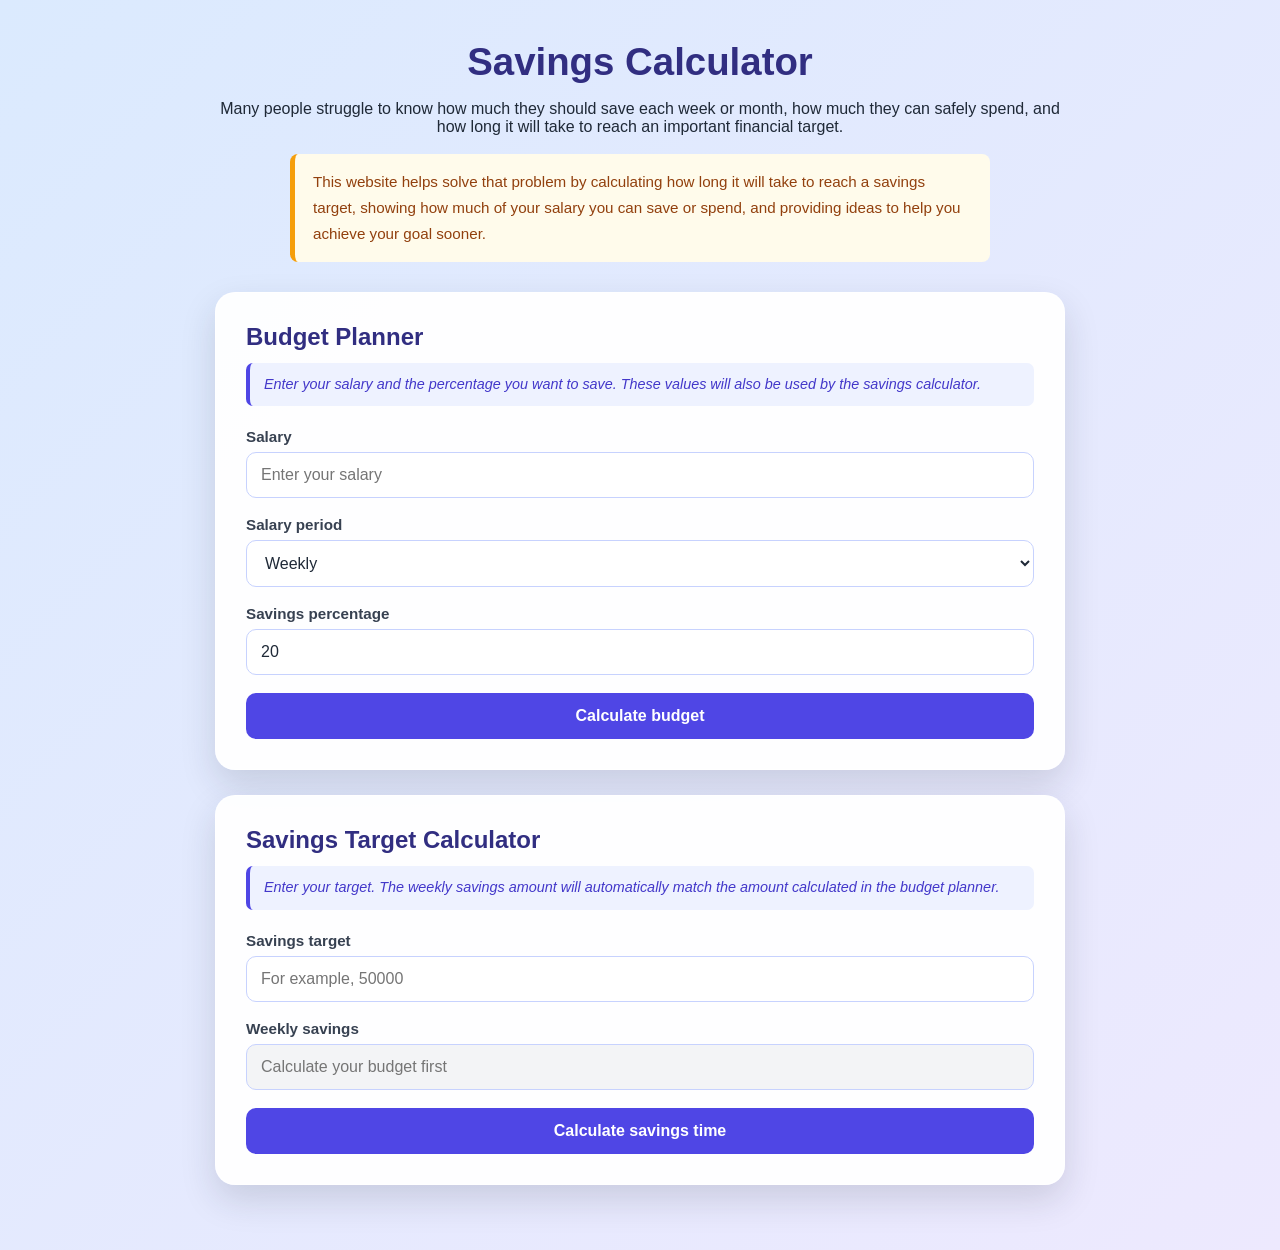
==== index.html @ 138d3bd0 "Paragraph text" ====
<!DOCTYPE html>
<html lang="en">
<head>
  <meta charset="UTF-8">
  <meta name="viewport" content="width=device-width, initial-scale=1.0">

  <title>Savings Calculator and Budget Planner</title>

  <link rel="stylesheet" href="styles.css">
</head>
<body>

  <main class="container">

    <header class="page-header">
      <h1>Savings Calculator</h1>

      <p class="intro-text">
    Many people struggle to know how much they should save each week or month,
    how much they can safely spend, and how long it will take to reach an
    important financial target.
  </p>

  <p class="problem-text">
    This website helps solve that problem by calculating how long it will take
    to reach a savings target, showing how much of your salary you can save or
    spend, and providing ideas to help you achieve your goal sooner.
  </p>
    </header>

    <!-- BUDGET PLANNER -->
    <section class="calculator-card">
      <h2>Budget Planner</h2>

      <p class="small-text">
        Enter your salary and the percentage you want to save. These values
        will also be used by the savings calculator.
      </p>

      <form id="budgetForm">

        <div class="input-group">
          <label for="salary">Salary</label>

          <input
            type="number"
            id="salary"
            placeholder="Enter your salary"
            min="1"
            required
          >
        </div>

        <div class="input-group">
          <label for="salaryPeriod">Salary period</label>

          <select id="salaryPeriod" required>
            <option value="weekly">Weekly</option>
            <option value="monthly">Monthly</option>
          </select>
        </div>

        <div class="input-group">
          <label for="savingPercentage">Savings percentage</label>

          <input
            type="number"
            id="savingPercentage"
            placeholder="For example, 20"
            min="0"
            max="100"
            value="20"
            required
          >
        </div>

        <button type="submit">
          Calculate budget
        </button>

      </form>

      <div id="budgetResult" class="result hidden"></div>
    </section>

    <!-- SAVINGS CALCULATOR -->
    <section class="calculator-card">
      <h2>Savings Target Calculator</h2>

      <p class="small-text">
        Enter your target. The weekly savings amount will automatically match
        the amount calculated in the budget planner.
      </p>

      <form id="savingsForm">

        <div class="input-group">
          <label for="savingsTarget">Savings target</label>

          <input
            type="number"
            id="savingsTarget"
            placeholder="For example, 50000"
            min="1"
            required
          >
        </div>

        <div class="input-group">
          <label for="weeklySavings">Weekly savings</label>

          <input
            type="number"
            id="weeklySavings"
            placeholder="Calculate your budget first"
            min="1"
            readonly
            required
          >
        </div>

        <button type="submit">
          Calculate savings time
        </button>

      </form>

      <div id="savingsResult" class="result hidden"></div>
    </section>

  </main>

  <script src="script.js"></script>
</body>
</html>
---- styles.css ----
* {
  box-sizing: border-box;
}

body {
  margin: 0;
  min-height: 100vh;
  padding: 40px 20px;

  font-family: Arial, Helvetica, sans-serif;
  color: #1f2937;

  background: linear-gradient(135deg, #dbeafe, #ede9fe);
}

.container {
  width: min(100%, 850px);
  margin: 0 auto;
}

.page-header {
  margin-bottom: 30px;
  text-align: center;
}

.page-header h1 {
  margin: 0 0 10px;

  color: #312e81;
  font-size: 2.4rem;
}

.problem-text {
  max-width: 700px;
  margin: 18px auto 0;
  padding: 15px 18px;

  border-left: 5px solid #f59e0b;
  border-radius: 8px;

  background: #fffbeb;
  color: #92400e;

  font-size: 0.95rem;
  line-height: 1.7;
  text-align: left;
}

.calculator-card {
  margin-bottom: 25px;
  padding: 30px;

  border: 1px solid rgba(255, 255, 255, 0.7);
  border-radius: 20px;

  background: rgba(255, 255, 255, 0.94);
  box-shadow: 0 15px 35px rgba(31, 41, 55, 0.15);
}

.calculator-card h2 {
  margin: 0 0 8px;

  color: #312e81;
  font-size: 1.5rem;
}

/* Small explanatory paragraph */
.small-text {
  margin: 12px 0 22px;
  padding: 11px 14px;

  border-left: 4px solid #4f46e5;
  border-radius: 7px;

  background: #eef2ff;
  color: #4338ca;

  font-size: 0.9rem;
  font-style: italic;
  line-height: 1.5;
}

.input-group {
  margin-bottom: 18px;
}

.input-group label {
  display: block;
  margin-bottom: 7px;

  color: #374151;
  font-size: 0.95rem;
  font-weight: bold;
}

input,
select {
  width: 100%;
  padding: 13px 14px;

  border: 1px solid #c7d2fe;
  border-radius: 10px;

  background: #ffffff;
  color: #1f2937;
  font-size: 1rem;
}

input:focus,
select:focus {
  outline: 3px solid #c4b5fd;
  border-color: #4f46e5;
}

input[readonly] {
  background: #f3f4f6;
  color: #4b5563;
  cursor: not-allowed;
}

button {
  width: 100%;
  padding: 14px;

  border: none;
  border-radius: 10px;

  background: #4f46e5;
  color: #ffffff;

  font-size: 1rem;
  font-weight: bold;
  cursor: pointer;

  transition: 0.2s ease;
}

button:hover {
  background: #3730a3;
  transform: translateY(-2px);
}

.result {
  margin-top: 22px;
  padding: 18px;

  border-radius: 12px;
  background: #ecfdf5;
  color: #065f46;

  font-size: 1rem;
  line-height: 1.7;
}

.result strong {
  color: #047857;
  font-size: 1.1rem;
}

.suggestion {
  margin-top: 12px;
  padding: 12px;

  border-radius: 8px;
  background: #fef3c7;
  color: #92400e;
}

.hidden {
  display: none;
}

@media (max-width: 600px) {
  body {
    padding: 25px 15px;
  }

  .page-header h1 {
    font-size: 2rem;
  }

  .calculator-card {
    padding: 22px;
  }
}
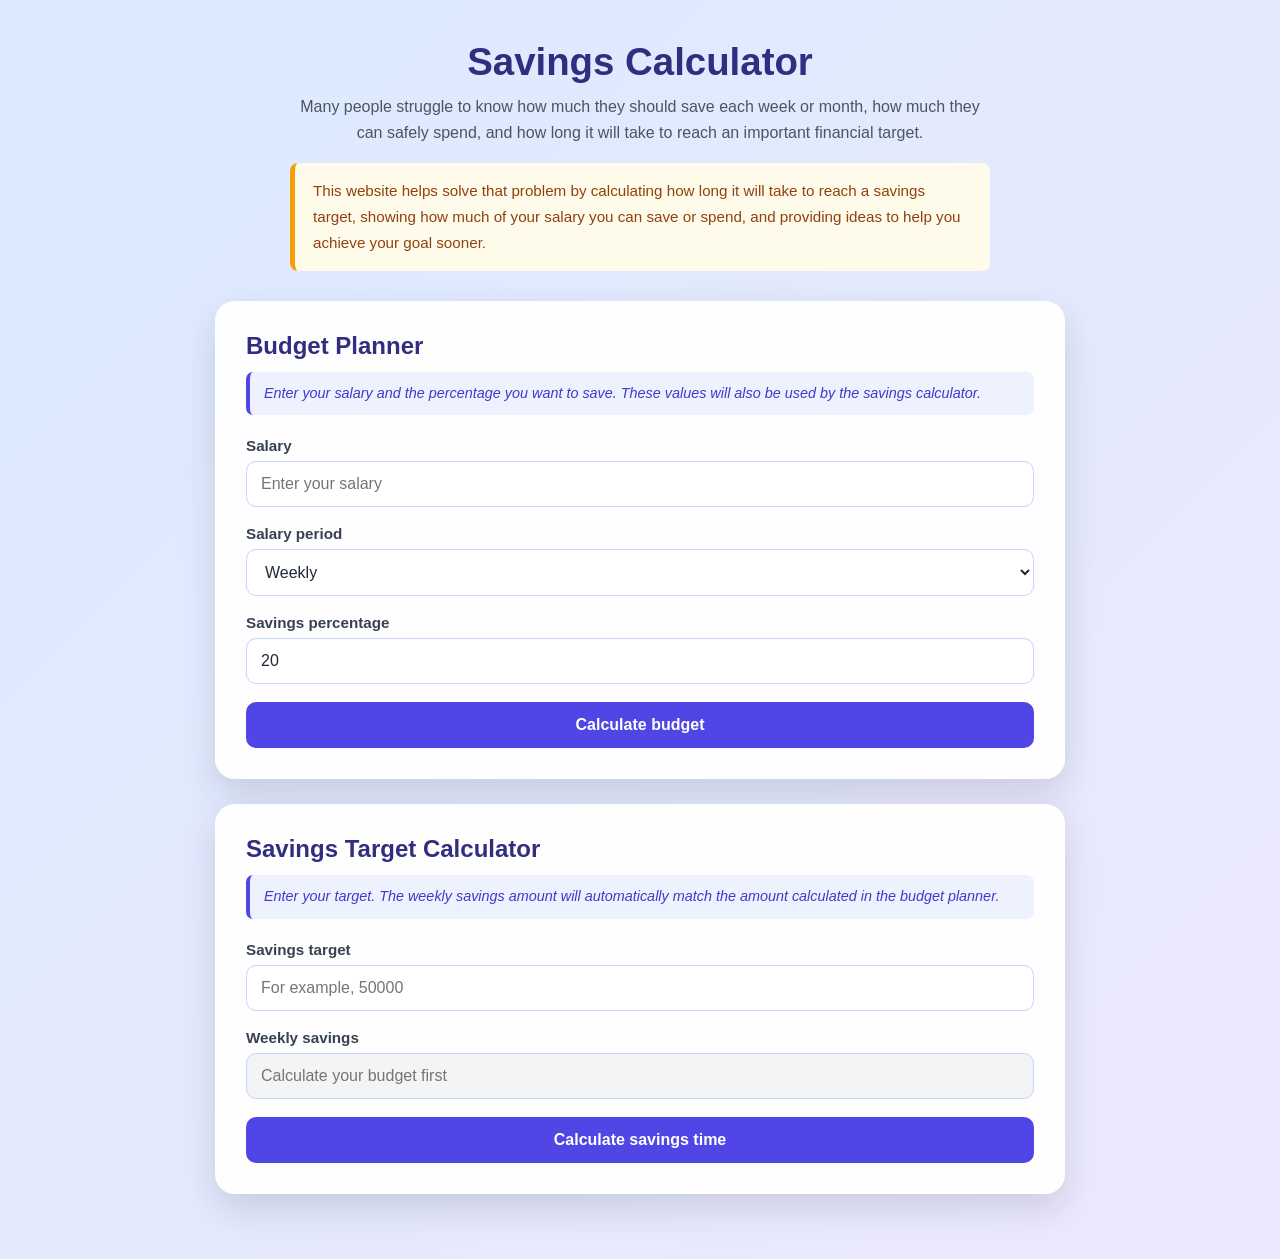
==== commit 4cc6a436: "Working button" ====
--- a/index.html
+++ b/index.html
@@ -16,16 +16,16 @@
       <h1>Savings Calculator</h1>
 
       <p class="intro-text">
-    Many people struggle to know how much they should save each week or month,
-    how much they can safely spend, and how long it will take to reach an
-    important financial target.
-  </p>
+        Many people struggle to know how much they should save each week or
+        month, how much they can safely spend, and how long it will take to
+        reach an important financial target.
+      </p>
 
-  <p class="problem-text">
-    This website helps solve that problem by calculating how long it will take
-    to reach a savings target, showing how much of your salary you can save or
-    spend, and providing ideas to help you achieve your goal sooner.
-  </p>
+      <p class="problem-text">
+        This website helps solve that problem by calculating how long it will
+        take to reach a savings target, showing how much of your salary you can
+        save or spend, and providing ideas to help you achieve your goal sooner.
+      </p>
     </header>
 
     <!-- BUDGET PLANNER -->
@@ -33,12 +33,11 @@
       <h2>Budget Planner</h2>
 
       <p class="small-text">
-        Enter your salary and the percentage you want to save. These values
-        will also be used by the savings calculator.
+        Enter your salary and the percentage you want to save. These values will
+        also be used by the savings calculator.
       </p>
 
       <form id="budgetForm">
-
         <div class="input-group">
           <label for="salary">Salary</label>
 
@@ -77,7 +76,6 @@
         <button type="submit">
           Calculate budget
         </button>
-
       </form>
 
       <div id="budgetResult" class="result hidden"></div>
@@ -93,7 +91,6 @@
       </p>
 
       <form id="savingsForm">
-
         <div class="input-group">
           <label for="savingsTarget">Savings target</label>
 
@@ -122,7 +119,6 @@
         <button type="submit">
           Calculate savings time
         </button>
-
       </form>
 
       <div id="savingsResult" class="result hidden"></div>
--- a/styles.css
+++ b/styles.css
@@ -28,6 +28,15 @@
 
   color: #312e81;
   font-size: 2.4rem;
+}
+
+.intro-text {
+  max-width: 700px;
+  margin: 0 auto;
+
+  color: #4b5563;
+  font-size: 1rem;
+  line-height: 1.6;
 }
 
 .problem-text {
@@ -64,7 +73,6 @@
   font-size: 1.5rem;
 }
 
-/* Small explanatory paragraph */
 .small-text {
   margin: 12px 0 22px;
   padding: 11px 14px;
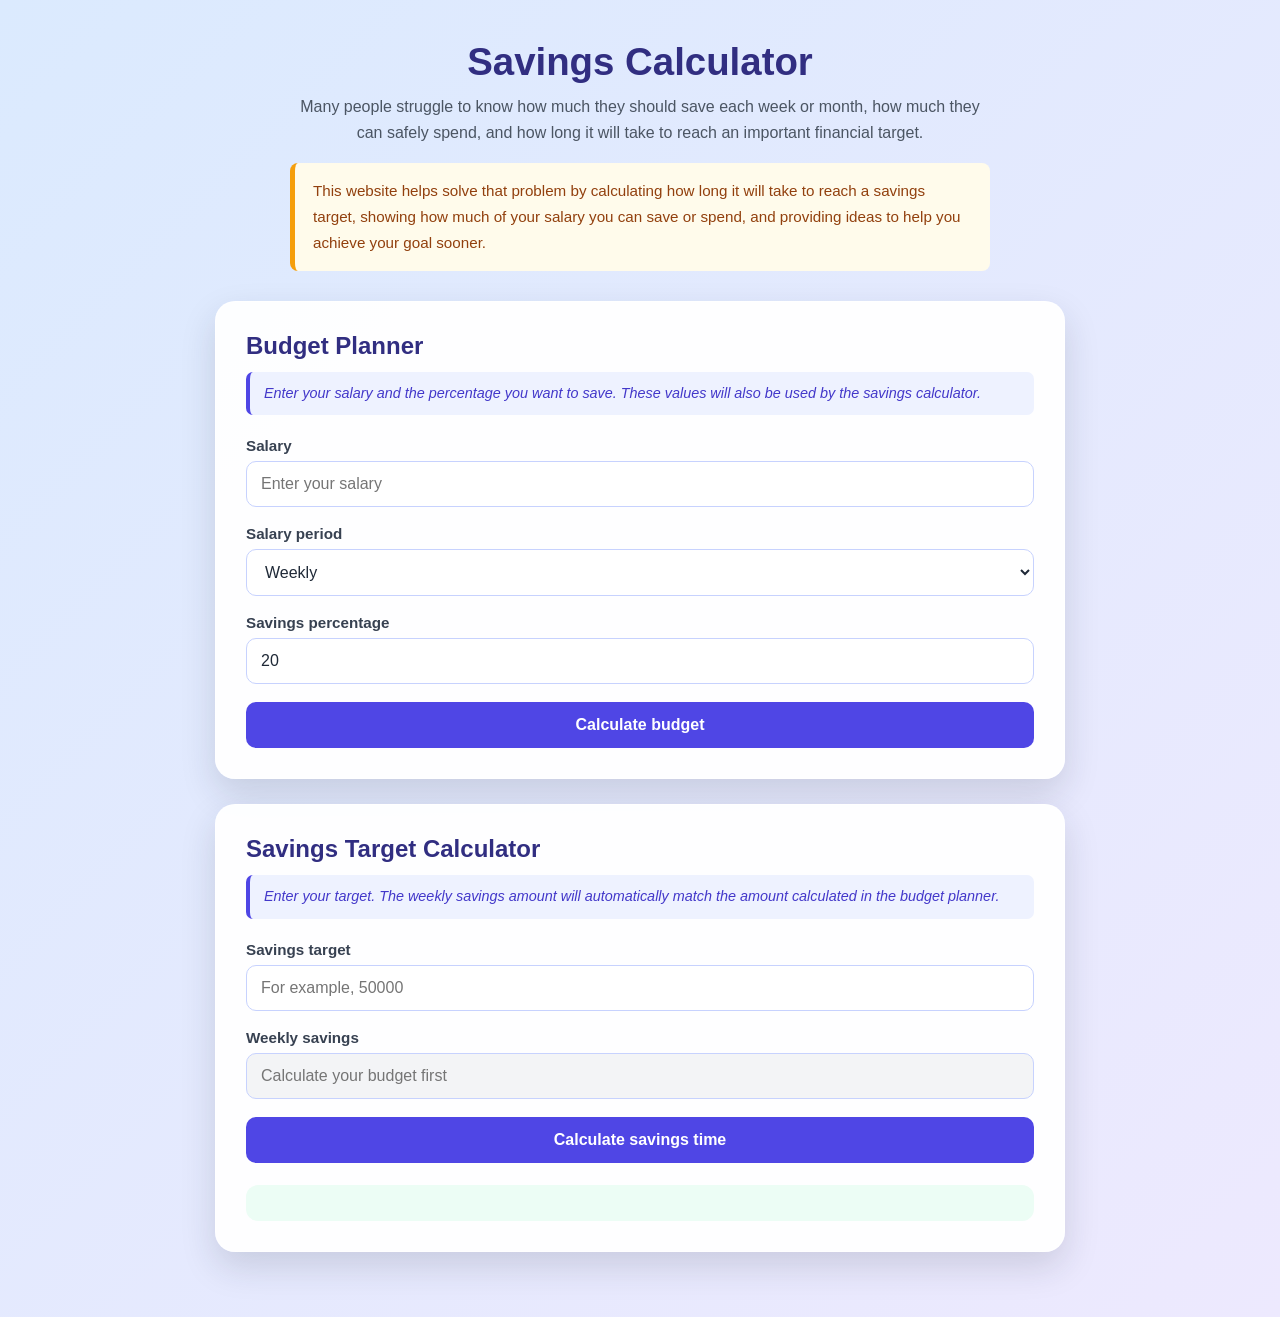
==== commit 4588f690: "Matching styles" ====
--- a/index.html
+++ b/index.html
@@ -121,7 +121,7 @@
         </button>
       </form>
 
-      <div id="savingsResult" class="result hidden"></div>
+      <div id="savingsResult" class="result shown"></div>
     </section>
 
   </main>
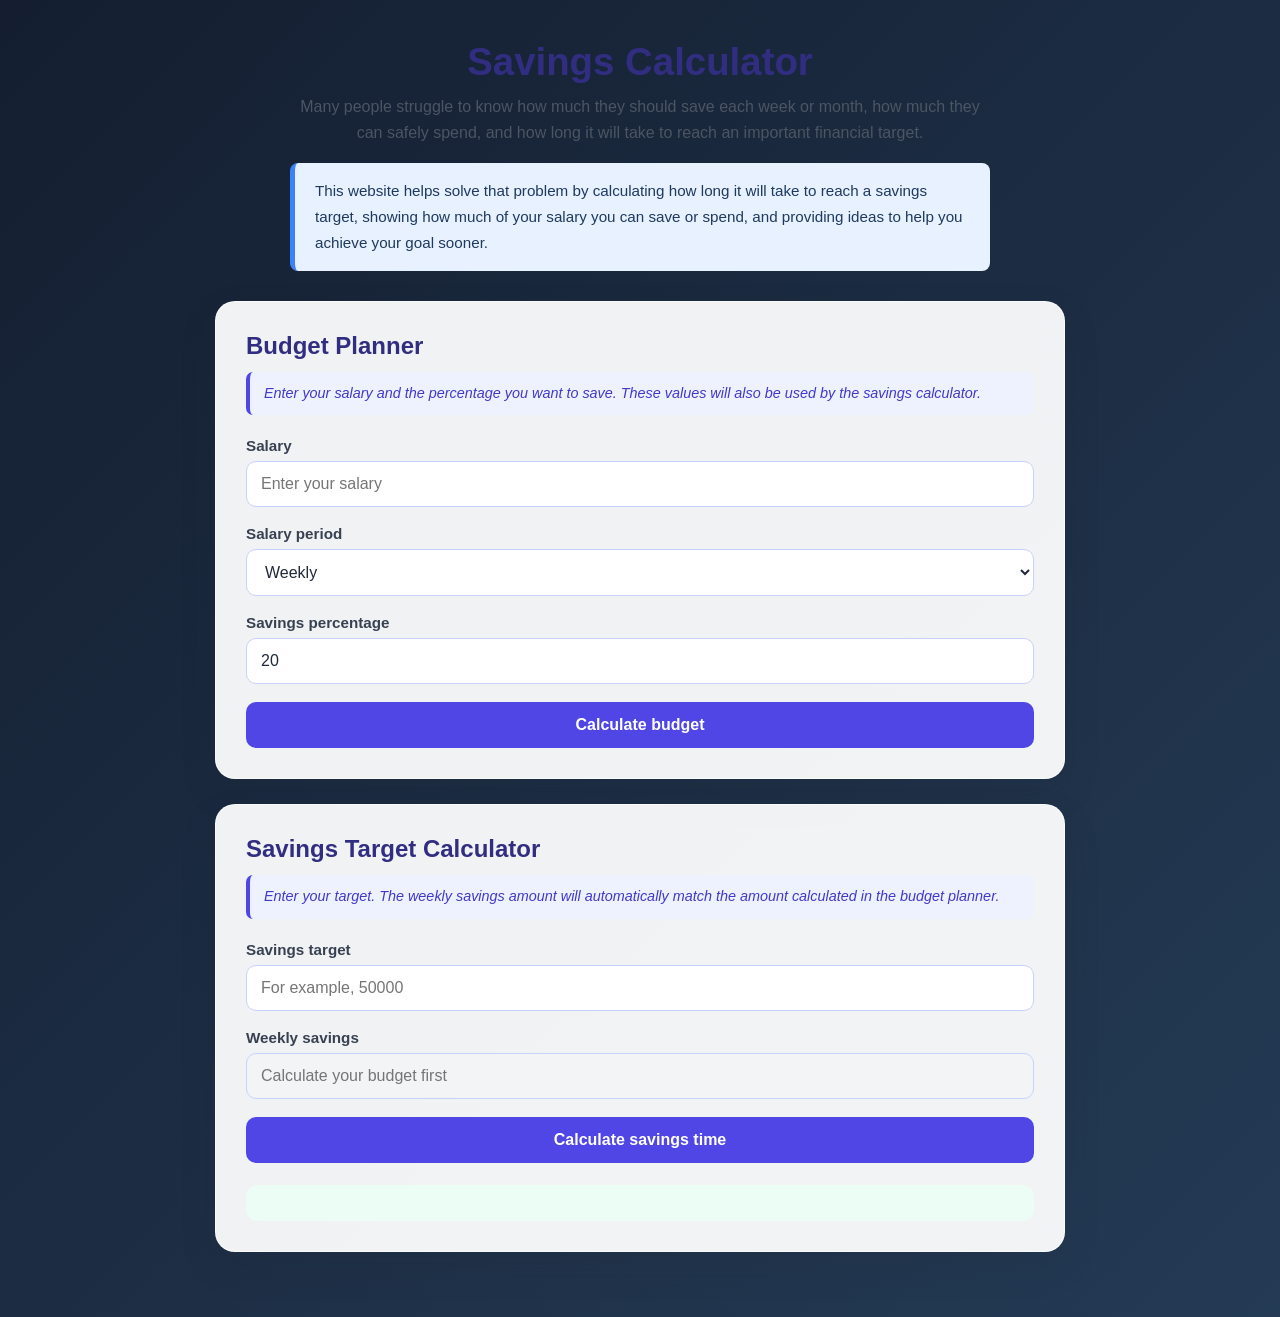
==== commit a9e73bb4: "adding of more styles" ====
--- a/index.html
+++ b/index.html
@@ -45,7 +45,7 @@
             type="number"
             id="salary"
             placeholder="Enter your salary"
-            min="1"
+            min="1000"
             required
           >
         </div>
@@ -66,7 +66,7 @@
             type="number"
             id="savingPercentage"
             placeholder="For example, 20"
-            min="0"
+            min="5"
             max="100"
             value="20"
             required
@@ -98,7 +98,7 @@
             type="number"
             id="savingsTarget"
             placeholder="For example, 50000"
-            min="1"
+            min="100"
             required
           >
         </div>
@@ -110,7 +110,7 @@
             type="number"
             id="weeklySavings"
             placeholder="Calculate your budget first"
-            min="1"
+            min="100"
             readonly
             required
           >
--- a/styles.css
+++ b/styles.css
@@ -8,9 +8,9 @@
   padding: 40px 20px;
 
   font-family: Arial, Helvetica, sans-serif;
-  color: #1f2937;
+  color: #435d82;
 
-  background: linear-gradient(135deg, #dbeafe, #ede9fe);
+  background: background linear-gradient(135deg, #141e30, #243b55);
 }
 
 .container {
@@ -47,8 +47,12 @@
   border-left: 5px solid #f59e0b;
   border-radius: 8px;
 
-  background: #fffbeb;
-  color: #92400e;
+  background: #e8f1ff;
+  color: #1e3a5f;
+  padding: 15px 20px;
+  border-left: 5px solid #3b82f6;
+  border-radius: 8px;
+
 
   font-size: 0.95rem;
   line-height: 1.7;
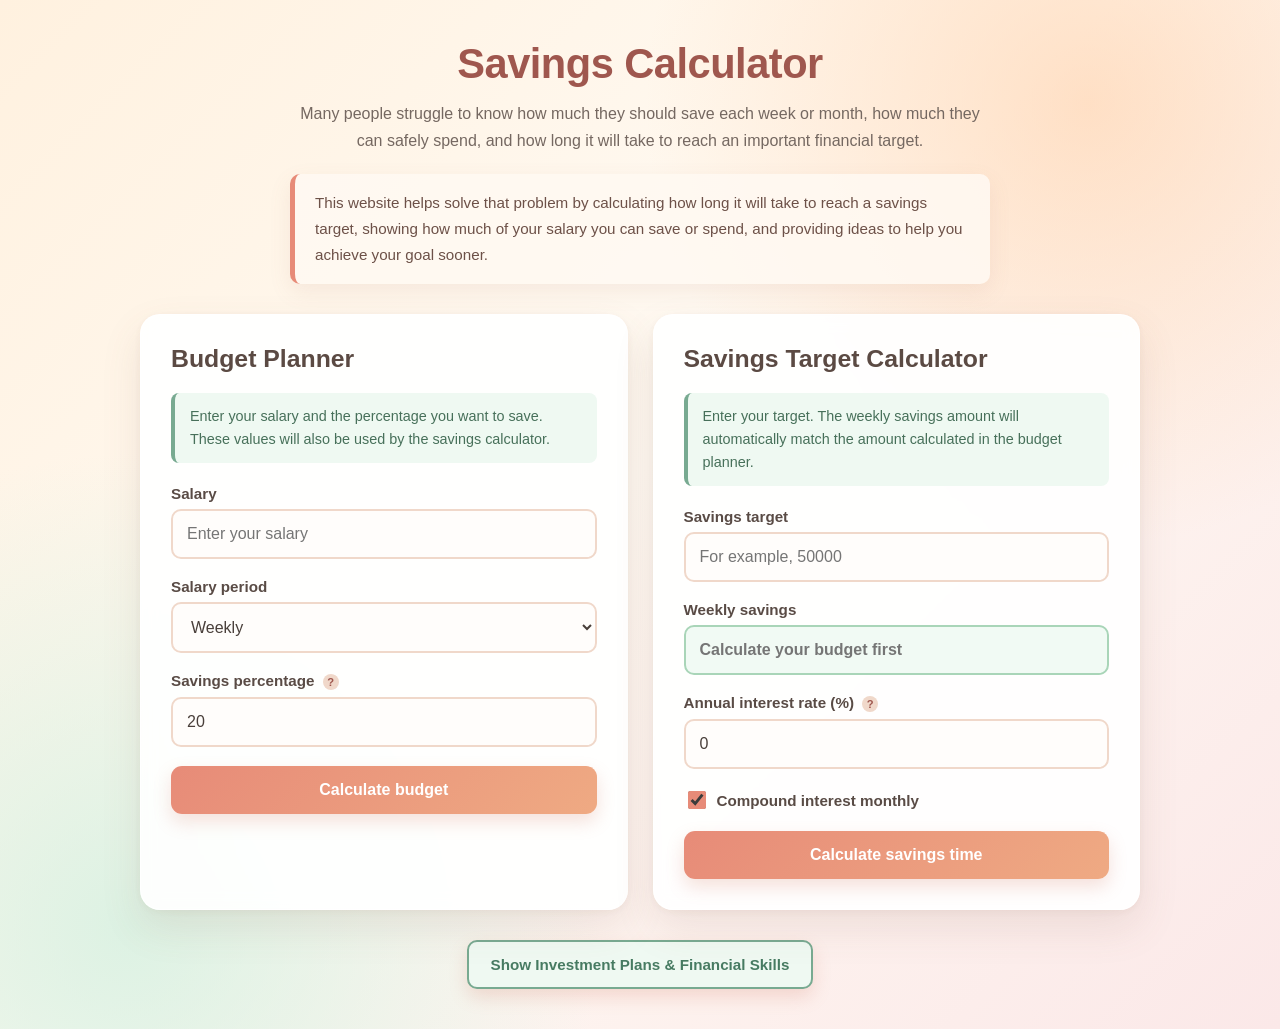
==== commit c223f1db: "new model" ====
--- a/index.html
+++ b/index.html
@@ -28,100 +28,175 @@
       </p>
     </header>
 
-    <!-- BUDGET PLANNER -->
-    <section class="calculator-card">
-      <h2>Budget Planner</h2>
-
-      <p class="small-text">
-        Enter your salary and the percentage you want to save. These values will
-        also be used by the savings calculator.
-      </p>
-
-      <form id="budgetForm">
-        <div class="input-group">
-          <label for="salary">Salary</label>
-
+    <div class="calculator-grid">
+
+      <!-- BUDGET PLANNER -->
+      <section class="calculator-card">
+        <h2>Budget Planner</h2>
+
+        <p class="small-text">
+          Enter your salary and the percentage you want to save. These values
+          will also be used by the savings calculator.
+        </p>
+
+        <form id="budgetForm">
+          <div class="input-group">
+            <label for="salary">Salary</label>
+
+            <input
+              type="number"
+              id="salary"
+              placeholder="Enter your salary"
+              min="1000"
+              required
+            >
+          </div>
+
+          <div class="input-group">
+            <label for="salaryPeriod">Salary period</label>
+
+            <select id="salaryPeriod" required>
+              <option value="weekly">Weekly</option>
+              <option value="monthly">Monthly</option>
+            </select>
+          </div>
+
+          <div class="input-group">
+            <label for="savingPercentage">
+              Savings percentage
+              <span class="tooltip" tabindex="0" data-tip="A common starting point is 20% of income. Adjust based on your own expenses.">?</span>
+            </label>
+
+            <input
+              type="number"
+              id="savingPercentage"
+              placeholder="For example, 20"
+              min="5"
+              max="100"
+              value="20"
+              required
+            >
+          </div>
+
+          <button type="submit">
+            Calculate budget
+          </button>
+        </form>
+
+        <div id="budgetResult" class="result hidden"></div>
+      </section>
+
+      <!-- SAVINGS TARGET CALCULATOR -->
+      <section class="calculator-card">
+        <h2>Savings Target Calculator</h2>
+
+        <p class="small-text">
+          Enter your target. The weekly savings amount will automatically match
+          the amount calculated in the budget planner.
+        </p>
+
+        <form id="savingsForm">
+          <div class="input-group">
+            <label for="savingsTarget">Savings target</label>
+
+            <input
+              type="number"
+              id="savingsTarget"
+              placeholder="For example, 50000"
+              min="100"
+              required
+            >
+          </div>
+
+          <div class="input-group">
+            <label for="weeklySavings">Weekly savings</label>
+
+            <input
+              type="number"
+              id="weeklySavings"
+              placeholder="Calculate your budget first"
+              min="100"
+              readonly
+              required
+            >
+          </div>
+
+          <div class="input-group">
+            <label for="interestRate">
+              Annual interest rate (%)
+              <span class="tooltip" tabindex="0" data-tip="If your savings sit in an interest-bearing account, enter the annual rate to see how compounding speeds things up. Leave at 0 to ignore.">?</span>
+            </label>
+
+            <input
+              type="number"
+              id="interestRate"
+              placeholder="For example, 4.5"
+              min="0"
+              max="100"
+              step="0.1"
+              value="0"
+            >
+          </div>
+
+          <div class="input-group checkbox-group">
+            <label for="compoundMonthly">
+              <input type="checkbox" id="compoundMonthly" checked>
+              Compound interest monthly
+            </label>
+          </div>
+
+          <button type="submit">
+            Calculate savings time
+          </button>
+        </form>
+
+        <div id="savingsResult" class="result hidden"></div>
+      </section>
+
+    </div>
+
+    <!-- INVESTMENT PLANS & FINANCIAL SKILLS -->
+     <button type="button" id="growthMainToggle" class="growth-main-toggle">
+  Show Investment Plans & Financial Skills
+</button>
+<section class="growth-panel hidden" id="growthPanel">
+      <div class="growth-panel-header">
+        <h2>Investment Plans & Financial Skills</h2>
+        <p class="small-text">
+          Ideas to grow your money and skills worth building along the way.
+          Educational information only, not personalized financial advice
+          &mdash; consider talking to a licensed financial advisor before
+          making major decisions.
+        </p>
+      </div>
+
+      <div class="growth-controls">
+        <div class="growth-search-wrap">
           <input
-            type="number"
-            id="salary"
-            placeholder="Enter your salary"
-            min="1000"
-            required
+            type="text"
+            id="growthSearch"
+            class="growth-search"
+            placeholder="Search ideas (e.g. debt, index funds, emergency fund)..."
           >
         </div>
 
-        <div class="input-group">
-          <label for="salaryPeriod">Salary period</label>
-
-          <select id="salaryPeriod" required>
-            <option value="weekly">Weekly</option>
-            <option value="monthly">Monthly</option>
-          </select>
-        </div>
-
-        <div class="input-group">
-          <label for="savingPercentage">Savings percentage</label>
-
-          <input
-            type="number"
-            id="savingPercentage"
-            placeholder="For example, 20"
-            min="5"
-            max="100"
-            value="20"
-            required
-          >
-        </div>
-
-        <button type="submit">
-          Calculate budget
+        <button type="button" id="growthToggleView" class="growth-toggle-btn">
+          Show all ideas
         </button>
-      </form>
-
-      <div id="budgetResult" class="result hidden"></div>
-    </section>
-
-    <!-- SAVINGS CALCULATOR -->
-    <section class="calculator-card">
-      <h2>Savings Target Calculator</h2>
-
-      <p class="small-text">
-        Enter your target. The weekly savings amount will automatically match
-        the amount calculated in the budget planner.
+      </div>
+
+      <p id="growthStatus" class="growth-status"></p>
+
+      <div class="growth-cards" id="growthCards">
+        <!-- Cards are rendered by script.js -->
+      </div>
+
+      <button type="button" id="growthShowMore" class="growth-toggle-btn growth-show-more hidden">
+       Show more ideas</button>
+
+      <p id="growthEmpty" class="growth-empty hidden">
+        No matching ideas found. Try a different search term.
       </p>
-
-      <form id="savingsForm">
-        <div class="input-group">
-          <label for="savingsTarget">Savings target</label>
-
-          <input
-            type="number"
-            id="savingsTarget"
-            placeholder="For example, 50000"
-            min="100"
-            required
-          >
-        </div>
-
-        <div class="input-group">
-          <label for="weeklySavings">Weekly savings</label>
-
-          <input
-            type="number"
-            id="weeklySavings"
-            placeholder="Calculate your budget first"
-            min="100"
-            readonly
-            required
-          >
-        </div>
-
-        <button type="submit">
-          Calculate savings time
-        </button>
-      </form>
-
-      <div id="savingsResult" class="result shown"></div>
     </section>
 
   </main>
--- a/styles.css
+++ b/styles.css
@@ -1,6 +1,25 @@
 * {
   box-sizing: border-box;
 }
+
+:root {
+  --text-main: #493f3a;
+  --text-soft: #756861;
+  --heading: #9f574e;
+
+  --coral: #e78b78;
+  --coral-dark: #c96f60;
+
+  --sage: #78aa91;
+  --sage-dark: #477b62;
+
+  --border: #f0d8ca;
+  --focus: rgba(231, 139, 120, 0.25);
+}
+
+/* =========================
+   PAGE
+========================= */
 
 body {
   margin: 0;
@@ -8,15 +27,35 @@
   padding: 40px 20px;
 
   font-family: Arial, Helvetica, sans-serif;
-  color: #435d82;
-
-  background: background linear-gradient(135deg, #141e30, #243b55);
+  color: var(--text-main);
+
+  background:
+    radial-gradient(
+      circle at 85% 10%,
+      rgba(255, 210, 173, 0.65),
+      transparent 31%
+    ),
+    radial-gradient(
+      circle at 10% 90%,
+      rgba(209, 239, 222, 0.75),
+      transparent 32%
+    ),
+    linear-gradient(
+      135deg,
+      #fff1df 0%,
+      #fffaf3 48%,
+      #fbe8e8 100%
+    );
 }
 
 .container {
-  width: min(100%, 850px);
+  width: min(100%, 1000px);
   margin: 0 auto;
 }
+
+/* =========================
+   HEADER
+========================= */
 
 .page-header {
   margin-bottom: 30px;
@@ -24,174 +63,656 @@
 }
 
 .page-header h1 {
-  margin: 0 0 10px;
-
-  color: #312e81;
-  font-size: 2.4rem;
+  margin: 0 0 12px;
+
+  color: var(--heading);
+  font-size: 2.6rem;
+  font-weight: 800;
+  letter-spacing: -0.5px;
 }
 
 .intro-text {
   max-width: 700px;
   margin: 0 auto;
 
-  color: #4b5563;
+  color: var(--text-soft);
   font-size: 1rem;
-  line-height: 1.6;
+  line-height: 1.7;
 }
 
 .problem-text {
   max-width: 700px;
-  margin: 18px auto 0;
-  padding: 15px 18px;
-
-  border-left: 5px solid #f59e0b;
-  border-radius: 8px;
-
-  background: #e8f1ff;
-  color: #1e3a5f;
-  padding: 15px 20px;
-  border-left: 5px solid #3b82f6;
-  border-radius: 8px;
-
+  margin: 20px auto 0;
+  padding: 16px 20px;
+
+  border-left: 5px solid var(--coral);
+  border-radius: 10px;
+
+  background: rgba(255, 250, 243, 0.86);
+  color: #6d5148;
 
   font-size: 0.95rem;
   line-height: 1.7;
   text-align: left;
-}
+
+  box-shadow: 0 8px 22px rgba(171, 112, 87, 0.1);
+}
+
+/* =========================
+   SIDE-BY-SIDE CARDS
+========================= */
+
+.calculator-grid {
+  display: grid;
+  grid-template-columns: repeat(2, minmax(0, 1fr));
+  gap: 25px;
+  align-items: stretch;
+}
+
+/* =========================
+   CALCULATOR CARDS
+========================= */
 
 .calculator-card {
-  margin-bottom: 25px;
+  display: flex;
+  flex-direction: column;
+
+  height: 100%;
+  min-width: 0;
   padding: 30px;
 
-  border: 1px solid rgba(255, 255, 255, 0.7);
+  border: 1px solid rgba(255, 255, 255, 0.9);
   border-radius: 20px;
 
-  background: rgba(255, 255, 255, 0.94);
-  box-shadow: 0 15px 35px rgba(31, 41, 55, 0.15);
+  background: rgba(255, 255, 255, 0.92);
+
+  box-shadow:
+    0 18px 40px rgba(133, 94, 75, 0.12),
+    0 2px 8px rgba(133, 94, 75, 0.06);
+
+  backdrop-filter: blur(8px);
 }
 
 .calculator-card h2 {
   margin: 0 0 8px;
 
-  color: #312e81;
-  font-size: 1.5rem;
-}
+  color: #5b4a43;
+  font-size: 1.55rem;
+  font-weight: 800;
+}
+
+/* =========================
+   INFORMATION TEXT
+========================= */
 
 .small-text {
   margin: 12px 0 22px;
-  padding: 11px 14px;
-
-  border-left: 4px solid #4f46e5;
-  border-radius: 7px;
-
-  background: #eef2ff;
-  color: #4338ca;
+  padding: 12px 15px;
+
+  border-left: 4px solid var(--sage);
+  border-radius: 8px;
+
+  background: #eff9f2;
+  color: #47705a;
 
   font-size: 0.9rem;
-  font-style: italic;
-  line-height: 1.5;
-}
+  line-height: 1.6;
+}
+
+/* =========================
+   FORM ELEMENTS
+========================= */
 
 .input-group {
-  margin-bottom: 18px;
+  margin-bottom: 19px;
 }
 
 .input-group label {
   display: block;
   margin-bottom: 7px;
 
-  color: #374151;
+  color: #594b45;
   font-size: 0.95rem;
-  font-weight: bold;
+  font-weight: 700;
 }
 
 input,
 select {
   width: 100%;
-  padding: 13px 14px;
-
-  border: 1px solid #c7d2fe;
+  padding: 14px;
+
+  border: 2px solid var(--border);
   border-radius: 10px;
 
-  background: #ffffff;
-  color: #1f2937;
+  background: #fffdfb;
+  color: var(--text-main);
+
   font-size: 1rem;
+
+  transition:
+    border-color 0.2s ease,
+    box-shadow 0.2s ease,
+    background-color 0.2s ease;
+}
+
+input:hover,
+select:hover {
+  border-color: #e8b6a5;
 }
 
 input:focus,
 select:focus {
-  outline: 3px solid #c4b5fd;
-  border-color: #4f46e5;
+  outline: none;
+
+  border-color: var(--coral);
+  box-shadow: 0 0 0 4px var(--focus);
 }
 
 input[readonly] {
-  background: #f3f4f6;
-  color: #4b5563;
+  background: #f1faf4;
+  color: var(--sage-dark);
+
+  border-color: #a9d5b8;
+
+  font-weight: 700;
   cursor: not-allowed;
 }
+
+/* =========================
+   CHECKBOX INPUT (interest toggle)
+========================= */
+
+.checkbox-group label {
+  display: flex;
+  align-items: center;
+  gap: 8px;
+
+  font-weight: 600;
+  cursor: pointer;
+}
+
+.checkbox-group input[type="checkbox"] {
+  width: 18px;
+  height: 18px;
+  flex-shrink: 0;
+
+  accent-color: var(--coral);
+  cursor: pointer;
+}
+
+/* =========================
+   TOOLTIP (field explainers)
+========================= */
+
+.tooltip {
+  position: relative;
+  display: inline-flex;
+  align-items: center;
+  justify-content: center;
+
+  width: 16px;
+  height: 16px;
+  margin-left: 4px;
+
+  border-radius: 50%;
+  background: var(--border);
+  color: var(--heading);
+
+  font-size: 0.7rem;
+  font-weight: 800;
+
+  cursor: help;
+}
+
+.tooltip::after {
+  content: attr(data-tip);
+  position: absolute;
+  bottom: calc(100% + 8px);
+  left: 0;
+
+  width: 220px;
+  padding: 10px 12px;
+
+  border-radius: 8px;
+  background: var(--text-main);
+  color: #fff8f2;
+
+  font-size: 0.75rem;
+  font-weight: 400;
+  line-height: 1.45;
+
+  opacity: 0;
+  pointer-events: none;
+  transform: translateY(4px);
+  transition: opacity 0.15s ease, transform 0.15s ease;
+  z-index: 10;
+}
+
+.tooltip:hover::after,
+.tooltip:focus::after {
+  opacity: 1;
+  transform: translateY(0);
+}
+
+/* =========================
+   BUTTONS
+========================= */
 
 button {
   width: 100%;
-  padding: 14px;
+  margin-top: auto;
+  padding: 15px;
 
   border: none;
-  border-radius: 10px;
-
-  background: #4f46e5;
+  border-radius: 11px;
+
+  background: linear-gradient(
+    135deg,
+    var(--coral),
+    #efaa83
+  );
+
   color: #ffffff;
 
   font-size: 1rem;
-  font-weight: bold;
+  font-weight: 800;
+
   cursor: pointer;
 
-  transition: 0.2s ease;
+  box-shadow: 0 8px 18px rgba(211, 119, 97, 0.22);
+
+  transition:
+    transform 0.25s ease,
+    box-shadow 0.25s ease,
+    background 0.25s ease;
 }
 
 button:hover {
-  background: #3730a3;
+  background: linear-gradient(
+    135deg,
+    var(--coral-dark),
+    var(--coral)
+  );
+
+  box-shadow: 0 12px 25px rgba(211, 119, 97, 0.3);
   transform: translateY(-2px);
 }
+
+button:active {
+  transform: translateY(0);
+}
+
+/* =========================
+   RESULTS
+========================= */
 
 .result {
   margin-top: 22px;
-  padding: 18px;
-
+  padding: 19px;
+
+  border: 1px solid #b9dec6;
   border-radius: 12px;
-  background: #ecfdf5;
-  color: #065f46;
+
+  background: linear-gradient(
+    135deg,
+    #effaf2,
+    #f8fdf9
+  );
+
+  color: #3f6b50;
 
   font-size: 1rem;
   line-height: 1.7;
+
+  box-shadow: 0 6px 18px rgba(88, 145, 106, 0.1);
 }
 
 .result strong {
-  color: #047857;
+  color: #39704e;
   font-size: 1.1rem;
 }
 
+/* =========================
+   SUGGESTION
+========================= */
+
 .suggestion {
-  margin-top: 12px;
-  padding: 12px;
-
-  border-radius: 8px;
-  background: #fef3c7;
-  color: #92400e;
-}
+  margin-top: 14px;
+  padding: 13px;
+
+  border-left: 4px solid #e6a24c;
+  border-radius: 9px;
+
+  background: #fff7e8;
+  color: #805b2c;
+}
+
+/* =========================
+   HIDDEN RESULTS
+========================= */
 
 .hidden {
   display: none;
 }
 
-@media (max-width: 600px) {
+/* =========================
+   GROWTH PANEL (Investment Plans & Financial Skills)
+========================= */
+
+.growth-panel {
+  margin-top: 40px;
+  padding: 30px;
+
+  border: 1px solid rgba(255, 255, 255, 0.9);
+  border-radius: 20px;
+
+  background: rgba(255, 255, 255, 0.85);
+
+  box-shadow:
+    0 18px 40px rgba(133, 94, 75, 0.1),
+    0 2px 8px rgba(133, 94, 75, 0.05);
+
+  backdrop-filter: blur(8px);
+}
+
+.growth-panel-header h2 {
+  margin: 0 0 8px;
+
+  color: var(--heading);
+  font-size: 1.6rem;
+  font-weight: 800;
+}
+
+.growth-panel-header .small-text {
+  max-width: 700px;
+}
+
+/* Search bar + toggle row */
+
+.growth-controls {
+  margin-top: 20px;
+  display: flex;
+  flex-wrap: wrap;
+  gap: 12px;
+  align-items: stretch;
+}
+
+.growth-search-wrap {
+  flex: 1 1 260px;
+}
+
+.growth-search {
+  width: 100%;
+  padding: 12px 14px;
+
+  border: 2px solid var(--border);
+  border-radius: 10px;
+
+  background: #fffdfb;
+  color: var(--text-main);
+
+  font-size: 0.95rem;
+
+  transition:
+    border-color 0.2s ease,
+    box-shadow 0.2s ease;
+}
+
+.growth-search:hover {
+  border-color: #e8b6a5;
+}
+
+.growth-search:focus {
+  outline: none;
+
+  border-color: var(--coral);
+  box-shadow: 0 0 0 4px var(--focus);
+}
+
+.growth-toggle-btn {
+  flex: 0 0 auto;
+  width: auto;
+  margin-top: 0;
+  padding: 12px 18px;
+
+  border: 2px solid var(--sage);
+  border-radius: 10px;
+
+  background: #eff9f2;
+  color: var(--sage-dark);
+
+  font-size: 0.9rem;
+  font-weight: 800;
+
+  cursor: pointer;
+  box-shadow: none;
+
+  transition:
+    background 0.2s ease,
+    color 0.2s ease;
+}
+
+.growth-toggle-btn:hover {
+  background: var(--sage);
+  color: #ffffff;
+  transform: none;
+  box-shadow: none;
+}
+
+.growth-status {
+  margin: 14px 0 0;
+
+  color: var(--text-soft);
+  font-size: 0.85rem;
+  font-style: italic;
+}
+
+.growth-empty {
+  margin-top: 20px;
+  padding: 16px;
+
+  border: 1px dashed var(--border);
+  border-radius: 10px;
+
+  color: var(--text-soft);
+  font-size: 0.9rem;
+  text-align: center;
+}
+
+.growth-cards {
+  margin-top: 20px;
+  display: grid;
+  grid-template-columns: repeat(auto-fit, minmax(230px, 1fr));
+  gap: 16px;
+}
+
+.growth-card {
+  padding: 18px 20px;
+
+  border: 1px solid var(--border);
+  border-left: 4px solid var(--sage);
+  border-radius: 14px;
+
+  background: #fffdfb;
+}
+
+.growth-card h3 {
+  margin: 0 0 8px;
+
+  color: #5b4a43;
+  font-size: 1.05rem;
+  font-weight: 800;
+}
+
+.growth-card p {
+  margin: 0;
+
+  color: var(--text-soft);
+  font-size: 0.87rem;
+  line-height: 1.55;
+}
+
+.growth-card .tags {
+  margin-top: 10px;
+  display: flex;
+  flex-wrap: wrap;
+  gap: 6px;
+}
+
+.risk-tag {
+  display: inline-block;
+  padding: 3px 10px;
+
+  border-radius: 999px;
+
+  font-size: 0.7rem;
+  font-weight: 800;
+  letter-spacing: 0.03em;
+  text-transform: uppercase;
+}
+
+.risk-tag.low {
+  background: #eff9f2;
+  color: var(--sage-dark);
+}
+
+.risk-tag.medium {
+  background: #fff1df;
+  color: #a5742b;
+}
+
+.risk-tag.varies {
+  background: #fbe8e8;
+  color: var(--heading);
+}
+
+.tier-tag {
+  display: inline-block;
+  padding: 3px 10px;
+
+  border-radius: 999px;
+  border: 1px solid var(--border);
+
+  background: #fff;
+  color: var(--text-soft);
+
+  font-size: 0.7rem;
+  font-weight: 700;
+  letter-spacing: 0.03em;
+  text-transform: uppercase;
+}
+
+/* "More info" expandable detail */
+
+.growth-card details {
+  margin-top: 10px;
+}
+
+.growth-card summary {
+  color: var(--coral-dark);
+  font-size: 0.8rem;
+  font-weight: 700;
+  cursor: pointer;
+
+  list-style: none;
+}
+
+.growth-card summary::-webkit-details-marker {
+  display: none;
+}
+
+.growth-card summary::before {
+  content: "+ ";
+}
+
+.growth-card details[open] summary::before {
+  content: "\2212 ";
+}
+
+.growth-card details p {
+  margin-top: 8px;
+  padding-top: 8px;
+
+  border-top: 1px dashed var(--border);
+
+  font-size: 0.85rem;
+  line-height: 1.6;
+}
+.growth-show-more {
+  display: block;
+  width: fit-content;
+  margin: 20px auto 0;
+}
+.growth-main-toggle {
+  display: block;
+  width: fit-content;
+  margin: 30px auto 0;
+  padding: 14px 22px;
+
+  border: 2px solid var(--sage);
+  border-radius: 10px;
+
+  background: #eff9f2;
+  color: var(--sage-dark);
+
+  font-size: 0.95rem;
+  font-weight: 800;
+
+  cursor: pointer;
+}
+
+.growth-main-toggle:hover {
+  background: var(--sage);
+  color: white;
+}
+
+.growth-panel.hidden {
+  display: none;
+}
+
+/* =========================
+   RESPONSIVE DESIGN
+========================= */
+
+@media (max-width: 700px) {
   body {
     padding: 25px 15px;
   }
 
+  .calculator-grid {
+    grid-template-columns: 1fr;
+    gap: 20px;
+  }
+
   .page-header h1 {
-    font-size: 2rem;
+    font-size: 2.1rem;
+  }
+
+  .intro-text {
+    font-size: 0.95rem;
   }
 
   .calculator-card {
+    min-height: auto;
     padding: 22px;
+    border-radius: 16px;
+  }
+
+  .calculator-card h2 {
+    font-size: 1.35rem;
+  }
+
+  .growth-panel {
+    padding: 20px;
+    border-radius: 16px;
+  }
+
+  .growth-toggle-btn {
+    width: 100%;
+  }
+}
+@media (max-width: 700px) {
+  .calculator-grid {
+    grid-template-columns: 1fr;
   }
 }
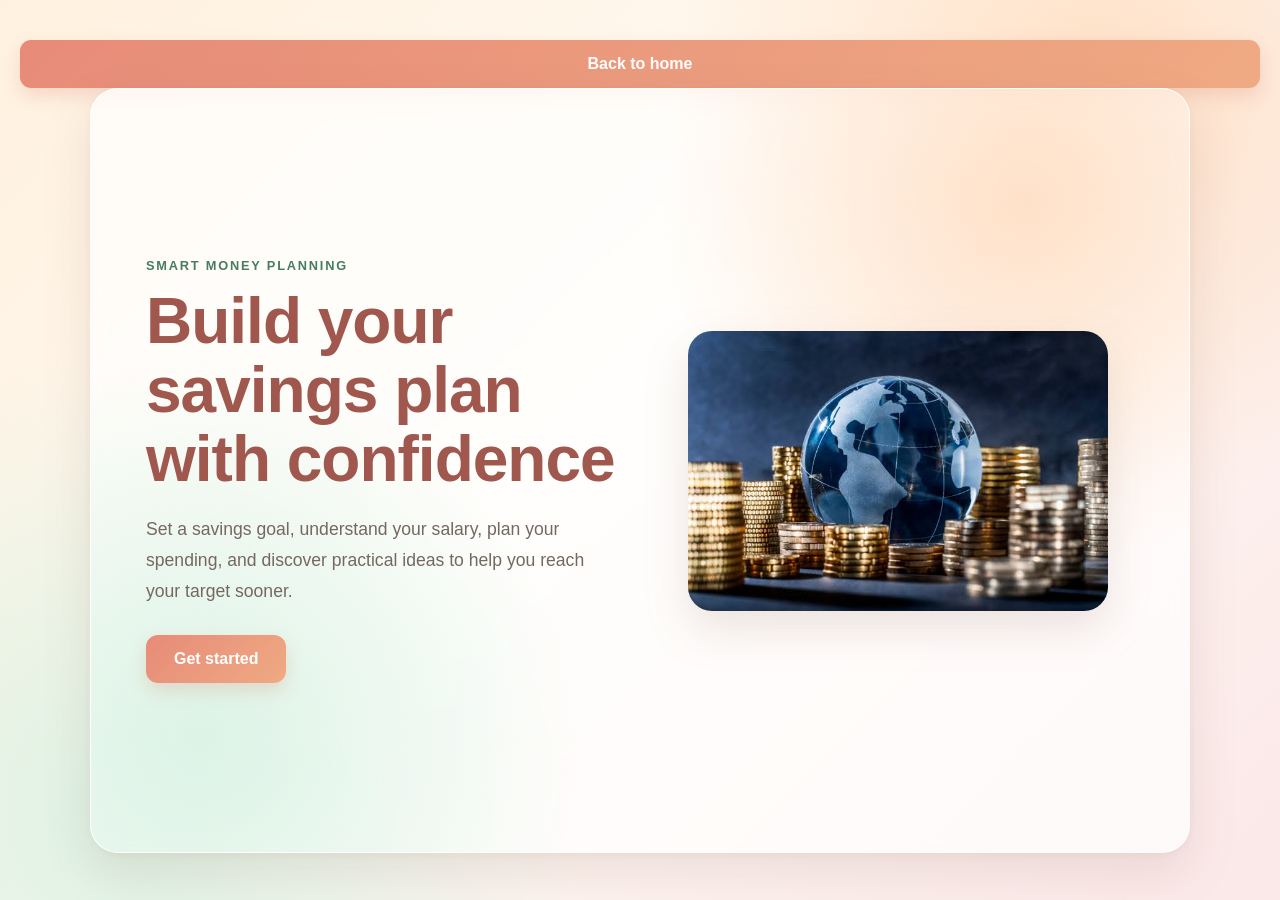
==== commit ae3af85e: "Homepage" ====
--- a/index.html
+++ b/index.html
@@ -10,7 +10,34 @@
 </head>
 <body>
 
-  <main class="container">
+<button type="button" id="homeButton" class="home-button">
+  Back to home
+</button>
+
+<section class="home-page" id="homePage">
+  <div class="home-content">
+    <p class="eyebrow">SMART MONEY PLANNING</p>
+
+    <h1>Build your savings plan with confidence</h1>
+
+    <p class="home-description">
+      Set a savings goal, understand your salary, plan your spending, and
+      discover practical ideas to help you reach your target sooner.
+    </p>
+
+    <button type="button" id="startButton" class="start-button">
+      Get started
+    </button>
+  </div>
+
+  <div class="home-image-wrap">
+    <img
+      src="money.jpeg"alt="Globe surrounded by coins"
+      class="home-image"
+    >
+  </div>
+</section>
+  <main class="container hidden" id="mainContent">
 
     <header class="page-header">
       <h1>Savings Calculator</h1>
@@ -199,6 +226,11 @@
       </p>
     </section>
 
+    <button type="button" id="homeButton" class="home-button">
+  Back to home
+</button>
+
+
   </main>
 
   <script src="script.js"></script>
--- a/styles.css
+++ b/styles.css
@@ -3,7 +3,7 @@
 }
 
 :root {
-  --text-main: #493f3a;
+  --text-main: #234892;
   --text-soft: #756861;
   --heading: #9f574e;
 
@@ -14,7 +14,149 @@
   --sage-dark: #477b62;
 
   --border: #f0d8ca;
-  --focus: rgba(231, 139, 120, 0.25);
+  --focus: rgba(Lightblue);
+}
+
+/* =========================
+   HOME PAGE
+========================= */
+
+.home-page {
+  width: min(100%, 1100px);
+  min-height: 85vh;
+  margin: 0 auto;
+
+  display: grid;
+  grid-template-columns: 1fr 1fr;
+  align-items: center;
+  gap: 45px;
+
+  padding: 55px;
+  border: 1px solid rgba(255, 255, 255, 0.9);
+  border-radius: 28px;
+
+  background:
+    radial-gradient(
+      circle at 85% 15%,
+      rgba(255, 210, 173, 0.6),
+      transparent 32%
+    ),
+    radial-gradient(
+      circle at 10% 85%,
+      rgba(209, 239, 222, 0.7),
+      transparent 32%
+    ),
+    rgba(255, 255, 255, 0.72);
+
+  box-shadow:
+    0 20px 50px rgba(133, 94, 75, 0.14),
+    0 2px 8px rgba(133, 94, 75, 0.06);
+
+  backdrop-filter: blur(8px);
+}
+
+.home-content {
+  max-width: 550px;
+}
+
+.eyebrow {
+  margin: 0 0 14px;
+
+  color: var(--sage-dark);
+  font-size: 0.8rem;
+  font-weight: 800;
+  letter-spacing: 0.14em;
+}
+
+.home-content h1 {
+  margin: 0 0 20px;
+
+  color: var(--heading);
+  font-size: clamp(2.4rem, 5vw, 4.5rem);
+  line-height: 1.08;
+  letter-spacing: -1px;
+}
+
+.home-description {
+  max-width: 500px;
+  margin: 0 0 28px;
+
+  color: var(--text-soft);
+  font-size: 1.1rem;
+  line-height: 1.75;
+}
+
+.start-button {
+  width: auto;
+  margin: 0;
+  padding: 15px 28px;
+
+  border-radius: 12px;
+}
+
+.home-image-wrap {
+  display: flex;
+  justify-content: center;
+  align-items: center;
+}
+
+.home-image {
+  width: min(100%, 420px);
+  height: auto;
+
+  border-radius: 24px;
+
+  filter: drop-shadow(0 18px 22px rgba(133, 94, 75, 0.16));
+}
+
+/* Hide elements with this class */
+.hidden {
+  display: none !important;
+}
+
+/* =========================
+   HOME PAGE MOBILE LAYOUT
+========================= */
+
+@media (max-width: 700px) {
+  body {
+    padding: 20px 15px;
+  }
+
+  .home-page {
+    min-height: auto;
+    grid-template-columns: 1fr;
+    gap: 25px;
+
+    padding: 32px 24px;
+    text-align: center;
+  }
+
+  .home-content {
+    max-width: none;
+  }
+
+  .home-content h1 {
+    font-size: 2.5rem;
+  }
+
+  .home-description {
+    margin-right: auto;
+    margin-left: auto;
+    font-size: 1rem;
+  }
+
+  .home-image-wrap {
+    order: -1;
+  }
+
+  .home-image {
+    width: min(100%, 280px);
+  }
+
+  .start-button {
+    width: 100%;
+  }
 }
 
 /* =========================
@@ -136,7 +278,7 @@
 .calculator-card h2 {
   margin: 0 0 8px;
 
-  color: #5b4a43;
+  color: #b9dec6;
   font-size: 1.55rem;
   font-weight: 800;
 }
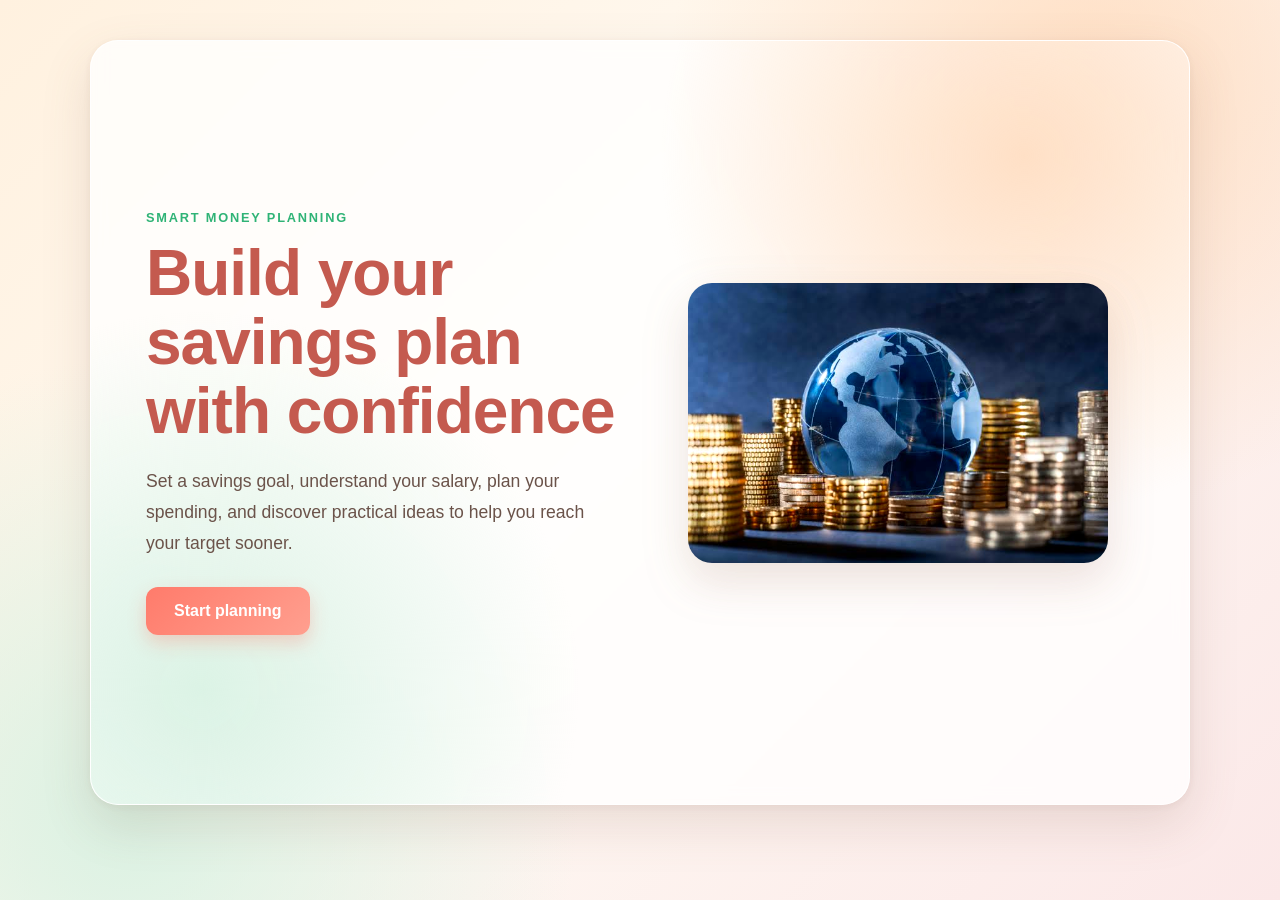
==== commit 2b4eba63: "final script" ====
--- a/index.html
+++ b/index.html
@@ -10,10 +10,7 @@
 </head>
 <body>
 
-<button type="button" id="homeButton" class="home-button">
-  Back to home
-</button>
-
+<!-- Home page -->
 <section class="home-page" id="homePage">
   <div class="home-content">
     <p class="eyebrow">SMART MONEY PLANNING</p>
@@ -25,214 +22,220 @@
       discover practical ideas to help you reach your target sooner.
     </p>
 
+    <!-- Start button to show calculator -->
     <button type="button" id="startButton" class="start-button">
-      Get started
+      Start planning
     </button>
   </div>
 
   <div class="home-image-wrap">
     <img
-      src="money.jpeg"alt="Globe surrounded by coins"
+      src="money.jpeg"
+      alt="Globe surrounded by coins"
       class="home-image"
     >
   </div>
 </section>
-  <main class="container hidden" id="mainContent">
-
-    <header class="page-header">
-      <h1>Savings Calculator</h1>
-
-      <p class="intro-text">
-        Many people struggle to know how much they should save each week or
-        month, how much they can safely spend, and how long it will take to
-        reach an important financial target.
+
+<!-- Main calculator content (hidden at first) -->
+<main class="container hidden" id="mainContent">
+
+  <header class="page-header">
+    <h1>Savings Calculator</h1>
+
+    <p class="intro-text">
+      Many people struggle to know how much they should save each week or
+      month, how much they can safely spend, and how long it will take to
+      reach an important financial target.
+    </p>
+
+    <p class="problem-text">
+      This website helps solve that problem by calculating how long it will
+      take to reach a savings target, showing how much of your salary you can
+      save or spend, and providing ideas to help you achieve your goal sooner.
+    </p>
+  </header>
+
+  <div class="calculator-grid">
+
+    <!-- BUDGET PLANNER -->
+    <section class="calculator-card">
+      <h2>Budget Planner</h2>
+
+      <p class="small-text">
+        Enter your salary and the percentage you want to save. These values
+        will also be used by the savings calculator.
       </p>
 
-      <p class="problem-text">
-        This website helps solve that problem by calculating how long it will
-        take to reach a savings target, showing how much of your salary you can
-        save or spend, and providing ideas to help you achieve your goal sooner.
+      <form id="budgetForm">
+        <div class="input-group">
+          <label for="salary">Salary</label>
+
+          <input
+            type="number"
+            id="salary"
+            placeholder="Enter your salary"
+            min="1000"
+            required
+          >
+        </div>
+
+        <div class="input-group">
+          <label for="salaryPeriod">Salary period</label>
+
+          <select id="salaryPeriod" required>
+            <option value="weekly">Weekly</option>
+            <option value="monthly">Monthly</option>
+          </select>
+        </div>
+
+        <div class="input-group">
+          <label for="savingPercentage">
+            Savings percentage
+            <span class="tooltip" tabindex="0" data-tip="A common starting point is 20% of income. Adjust based on your own expenses.">?</span>
+          </label>
+
+          <input
+            type="number"
+            id="savingPercentage"
+            placeholder="For example, 20"
+            min="5"
+            max="100"
+            value="20"
+            required
+          >
+        </div>
+
+        <button type="submit">
+          Calculate budget
+        </button>
+      </form>
+
+      <div id="budgetResult" class="result hidden"></div>
+    </section>
+
+    <!-- SAVINGS TARGET CALCULATOR -->
+    <section class="calculator-card">
+      <h2>Savings Target Calculator</h2>
+
+      <p class="small-text">
+        Enter your target. The weekly savings amount will automatically match
+        the amount calculated in the budget planner.
       </p>
-    </header>
-
-    <div class="calculator-grid">
-
-      <!-- BUDGET PLANNER -->
-      <section class="calculator-card">
-        <h2>Budget Planner</h2>
-
-        <p class="small-text">
-          Enter your salary and the percentage you want to save. These values
-          will also be used by the savings calculator.
-        </p>
-
-        <form id="budgetForm">
-          <div class="input-group">
-            <label for="salary">Salary</label>
-
-            <input
-              type="number"
-              id="salary"
-              placeholder="Enter your salary"
-              min="1000"
-              required
-            >
-          </div>
-
-          <div class="input-group">
-            <label for="salaryPeriod">Salary period</label>
-
-            <select id="salaryPeriod" required>
-              <option value="weekly">Weekly</option>
-              <option value="monthly">Monthly</option>
-            </select>
-          </div>
-
-          <div class="input-group">
-            <label for="savingPercentage">
-              Savings percentage
-              <span class="tooltip" tabindex="0" data-tip="A common starting point is 20% of income. Adjust based on your own expenses.">?</span>
-            </label>
-
-            <input
-              type="number"
-              id="savingPercentage"
-              placeholder="For example, 20"
-              min="5"
-              max="100"
-              value="20"
-              required
-            >
-          </div>
-
-          <button type="submit">
-            Calculate budget
-          </button>
-        </form>
-
-        <div id="budgetResult" class="result hidden"></div>
-      </section>
-
-      <!-- SAVINGS TARGET CALCULATOR -->
-      <section class="calculator-card">
-        <h2>Savings Target Calculator</h2>
-
-        <p class="small-text">
-          Enter your target. The weekly savings amount will automatically match
-          the amount calculated in the budget planner.
-        </p>
-
-        <form id="savingsForm">
-          <div class="input-group">
-            <label for="savingsTarget">Savings target</label>
-
-            <input
-              type="number"
-              id="savingsTarget"
-              placeholder="For example, 50000"
-              min="100"
-              required
-            >
-          </div>
-
-          <div class="input-group">
-            <label for="weeklySavings">Weekly savings</label>
-
-            <input
-              type="number"
-              id="weeklySavings"
-              placeholder="Calculate your budget first"
-              min="100"
-              readonly
-              required
-            >
-          </div>
-
-          <div class="input-group">
-            <label for="interestRate">
-              Annual interest rate (%)
-              <span class="tooltip" tabindex="0" data-tip="If your savings sit in an interest-bearing account, enter the annual rate to see how compounding speeds things up. Leave at 0 to ignore.">?</span>
-            </label>
-
-            <input
-              type="number"
-              id="interestRate"
-              placeholder="For example, 4.5"
-              min="0"
-              max="100"
-              step="0.1"
-              value="0"
-            >
-          </div>
-
-          <div class="input-group checkbox-group">
-            <label for="compoundMonthly">
-              <input type="checkbox" id="compoundMonthly" checked>
-              Compound interest monthly
-            </label>
-          </div>
-
-          <button type="submit">
-            Calculate savings time
-          </button>
-        </form>
-
-        <div id="savingsResult" class="result hidden"></div>
-      </section>
-
+
+      <form id="savingsForm">
+        <div class="input-group">
+          <label for="savingsTarget">Savings target</label>
+
+          <input
+            type="number"
+            id="savingsTarget"
+            placeholder="For example, 50000"
+            min="100"
+            required
+          >
+        </div>
+
+        <div class="input-group">
+          <label for="weeklySavings">Weekly savings</label>
+
+          <input
+            type="number"
+            id="weeklySavings"
+            placeholder="Calculate your budget first"
+            min="100"
+            readonly
+            required
+          >
+        </div>
+
+        <div class="input-group">
+          <label for="interestRate">
+            Annual interest rate (%)
+            <span class="tooltip" tabindex="0" data-tip="If your savings sit in an interest-bearing account, enter the annual rate to see how compounding speeds things up. Leave at 0 to ignore.">?</span>
+          </label>
+
+          <input
+            type="number"
+            id="interestRate"
+            placeholder="For example, 4.5"
+            min="0"
+            max="100"
+            step="0.1"
+            value="0"
+          >
+        </div>
+
+        <div class="input-group checkbox-group">
+          <label for="compoundMonthly">
+            <input type="checkbox" id="compoundMonthly" checked>
+            Compound interest monthly
+          </label>
+        </div>
+
+        <button type="submit">
+          Calculate savings time
+        </button>
+      </form>
+
+      <div id="savingsResult" class="result hidden"></div>
+    </section>
+
+  </div>
+
+  <!-- INVESTMENT PLANS & FINANCIAL SKILLS -->
+  <button type="button" id="growthMainToggle" class="growth-main-toggle">
+    Show Investment Plans & Financial Skills
+  </button>
+
+  <section class="growth-panel hidden" id="growthPanel">
+    <div class="growth-panel-header">
+      <h2>Investment Plans & Financial Skills</h2>
+      <p class="small-text">
+        Ideas to grow your money and skills worth building along the way.
+        Educational information only, not personalized financial advice
+        &mdash; consider talking to a licensed financial advisor before
+        making major decisions.
+      </p>
     </div>
 
-    <!-- INVESTMENT PLANS & FINANCIAL SKILLS -->
-     <button type="button" id="growthMainToggle" class="growth-main-toggle">
-  Show Investment Plans & Financial Skills
-</button>
-<section class="growth-panel hidden" id="growthPanel">
-      <div class="growth-panel-header">
-        <h2>Investment Plans & Financial Skills</h2>
-        <p class="small-text">
-          Ideas to grow your money and skills worth building along the way.
-          Educational information only, not personalized financial advice
-          &mdash; consider talking to a licensed financial advisor before
-          making major decisions.
-        </p>
+    <div class="growth-controls">
+      <div class="growth-search-wrap">
+        <input
+          type="text"
+          id="growthSearch"
+          class="growth-search"
+          placeholder="Search ideas (e.g. debt, index funds, emergency fund)..."
+        >
       </div>
 
-      <div class="growth-controls">
-        <div class="growth-search-wrap">
-          <input
-            type="text"
-            id="growthSearch"
-            class="growth-search"
-            placeholder="Search ideas (e.g. debt, index funds, emergency fund)..."
-          >
-        </div>
-
-        <button type="button" id="growthToggleView" class="growth-toggle-btn">
-          Show all ideas
-        </button>
-      </div>
-
-      <p id="growthStatus" class="growth-status"></p>
-
-      <div class="growth-cards" id="growthCards">
-        <!-- Cards are rendered by script.js -->
-      </div>
-
-      <button type="button" id="growthShowMore" class="growth-toggle-btn growth-show-more hidden">
-       Show more ideas</button>
-
-      <p id="growthEmpty" class="growth-empty hidden">
-        No matching ideas found. Try a different search term.
-      </p>
-    </section>
-
-    <button type="button" id="homeButton" class="home-button">
-  Back to home
-</button>
-
-
-  </main>
-
-  <script src="script.js"></script>
+      <button type="button" id="growthToggleView" class="growth-toggle-btn">
+        Show all ideas
+      </button>
+    </div>
+
+    <p id="growthStatus" class="growth-status"></p>
+
+    <div class="growth-cards" id="growthCards">
+      <!-- Cards are rendered by script.js -->
+    </div>
+
+    <button type="button" id="growthShowMore" class="growth-toggle-btn growth-show-more hidden">
+      Show more ideas
+    </button>
+
+    <p id="growthEmpty" class="growth-empty hidden">
+      No matching ideas found. Try a different search term.
+    </p>
+  </section>
+
+  <!-- Back to home button -->
+  <button type="button" id="homeButton" class="home-button">
+    Back to home
+  </button>
+
+</main>
+
+<script src="script.js"></script>
 </body>
 </html>
--- a/styles.css
+++ b/styles.css
@@ -3,18 +3,18 @@
 }
 
 :root {
-  --text-main: #234892;
-  --text-soft: #756861;
-  --heading: #9f574e;
-
-  --coral: #e78b78;
-  --coral-dark: #c96f60;
-
-  --sage: #78aa91;
-  --sage-dark: #477b62;
-
-  --border: #f0d8ca;
-  --focus: rgba(Lightblue);
+  --text-main: #1b3a8a;
+  --text-soft: #6b534a;
+  --heading: #c45a4f;
+
+  --coral: #ff7b6b;
+  --coral-dark: #ff5a4a;
+
+  --sage: #5fd49a;
+  --sage-dark: #2fb376;
+
+  --border: #ffd6c2;
+  --focus: rgba(100, 181, 246, 0.5);
 }
 
 /* =========================
@@ -32,25 +32,25 @@
   gap: 45px;
 
   padding: 55px;
-  border: 1px solid rgba(255, 255, 255, 0.9);
+  border: 1px solid rgba(255, 255, 255, 0.95);
   border-radius: 28px;
 
   background:
     radial-gradient(
       circle at 85% 15%,
-      rgba(255, 210, 173, 0.6),
+      rgba(255, 210, 173, 0.65),
       transparent 32%
     ),
     radial-gradient(
       circle at 10% 85%,
-      rgba(209, 239, 222, 0.7),
+      rgba(209, 239, 222, 0.75),
       transparent 32%
     ),
-    rgba(255, 255, 255, 0.72);
+    rgba(255, 255, 255, 0.78);
 
   box-shadow:
-    0 20px 50px rgba(133, 94, 75, 0.14),
-    0 2px 8px rgba(133, 94, 75, 0.06);
+    0 20px 50px rgba(133, 94, 75, 0.16),
+    0 2px 8px rgba(133, 94, 75, 0.08);
 
   backdrop-filter: blur(8px);
 }
@@ -92,6 +92,25 @@
   padding: 15px 28px;
 
   border-radius: 12px;
+
+  border: none;
+  background: linear-gradient(135deg, var(--coral), #ff9f8f);
+  color: #ffffff;
+  font-size: 1rem;
+  font-weight: 800;
+  cursor: pointer;
+
+  box-shadow: 0 8px 18px rgba(255, 90, 74, 0.25);
+  transition:
+    transform 0.25s ease,
+    box-shadow 0.25s ease,
+    background 0.25s ease;
+}
+
+.start-button:hover {
+  background: linear-gradient(135deg, var(--coral-dark), var(--coral));
+  box-shadow: 0 12px 25px rgba(255, 90, 74, 0.35);
+  transform: translateY(-2px);
 }
 
 .home-image-wrap {
@@ -106,7 +125,9 @@
 
   border-radius: 24px;
 
-  filter: drop-shadow(0 18px 22px rgba(133, 94, 75, 0.16));
+  filter:
+    drop-shadow(0 18px 22px rgba(133, 94, 75, 0.18))
+    saturate(130%) brightness(105%);
 }
 
 /* Hide elements with this class */
@@ -160,7 +181,7 @@
 }
 
 /* =========================
-   PAGE
+   PAGE (BODY + BACKGROUND IMAGE)
 ========================= */
 
 body {
@@ -174,12 +195,12 @@
   background:
     radial-gradient(
       circle at 85% 10%,
-      rgba(255, 210, 173, 0.65),
+      rgba(255, 210, 173, 0.7),
       transparent 31%
     ),
     radial-gradient(
       circle at 10% 90%,
-      rgba(209, 239, 222, 0.75),
+      rgba(209, 239, 222, 0.8),
       transparent 32%
     ),
     linear-gradient(
@@ -187,7 +208,13 @@
       #fff1df 0%,
       #fffaf3 48%,
       #fbe8e8 100%
-    );
+    ),
+    url("background.webp"); /* ← your WebP image */
+
+  background-size: cover;
+  background-position: center;
+  background-repeat: no-repeat;
+  background-attachment: fixed;
 }
 
 .container {
@@ -230,14 +257,14 @@
   border-left: 5px solid var(--coral);
   border-radius: 10px;
 
-  background: rgba(255, 250, 243, 0.86);
-  color: #6d5148;
+  background: rgba(255, 240, 232, 0.95);
+  color: #7a4a3f;
 
   font-size: 0.95rem;
   line-height: 1.7;
   text-align: left;
 
-  box-shadow: 0 8px 22px rgba(171, 112, 87, 0.1);
+  box-shadow: 0 10px 26px rgba(171, 112, 87, 0.14);
 }
 
 /* =========================
@@ -263,14 +290,14 @@
   min-width: 0;
   padding: 30px;
 
-  border: 1px solid rgba(255, 255, 255, 0.9);
+  border: 1px solid rgba(255, 255, 255, 0.95);
   border-radius: 20px;
 
-  background: rgba(255, 255, 255, 0.92);
+  background: rgba(255, 255, 255, 0.96);
 
   box-shadow:
-    0 18px 40px rgba(133, 94, 75, 0.12),
-    0 2px 8px rgba(133, 94, 75, 0.06);
+    0 18px 40px rgba(133, 94, 75, 0.14),
+    0 2px 8px rgba(133, 94, 75, 0.08);
 
   backdrop-filter: blur(8px);
 }
@@ -278,7 +305,7 @@
 .calculator-card h2 {
   margin: 0 0 8px;
 
-  color: #b9dec6;
+  color: #2fb376;
   font-size: 1.55rem;
   font-weight: 800;
 }
@@ -294,11 +321,13 @@
   border-left: 4px solid var(--sage);
   border-radius: 8px;
 
-  background: #eff9f2;
-  color: #47705a;
+  background: #eafff5;
+  color: #2f7a55;
 
   font-size: 0.9rem;
   line-height: 1.6;
+
+  box-shadow: 0 6px 16px rgba(95, 212, 154, 0.12);
 }
 
 /* =========================
@@ -326,7 +355,7 @@
   border: 2px solid var(--border);
   border-radius: 10px;
 
-  background: #fffdfb;
+  background: #ffffff;
   color: var(--text-main);
 
   font-size: 1rem;
@@ -339,7 +368,7 @@
 
 input:hover,
 select:hover {
-  border-color: #e8b6a5;
+  border-color: #ffb39a;
 }
 
 input:focus,
@@ -451,7 +480,7 @@
   background: linear-gradient(
     135deg,
     var(--coral),
-    #efaa83
+    #ff9f8f
   );
 
   color: #ffffff;
@@ -461,7 +490,7 @@
 
   cursor: pointer;
 
-  box-shadow: 0 8px 18px rgba(211, 119, 97, 0.22);
+  box-shadow: 0 8px 18px rgba(255, 90, 74, 0.25);
 
   transition:
     transform 0.25s ease,
@@ -476,7 +505,7 @@
     var(--coral)
   );
 
-  box-shadow: 0 12px 25px rgba(211, 119, 97, 0.3);
+  box-shadow: 0 12px 25px rgba(255, 90, 74, 0.35);
   transform: translateY(-2px);
 }
 
@@ -492,25 +521,25 @@
   margin-top: 22px;
   padding: 19px;
 
-  border: 1px solid #b9dec6;
+  border: 1px solid #9fd8bd;
   border-radius: 12px;
 
   background: linear-gradient(
     135deg,
-    #effaf2,
-    #f8fdf9
+    #e6ffef,
+    #f2fff7
   );
 
-  color: #3f6b50;
+  color: #2f7a55;
 
   font-size: 1rem;
   line-height: 1.7;
 
-  box-shadow: 0 6px 18px rgba(88, 145, 106, 0.1);
+  box-shadow: 0 8px 22px rgba(88, 145, 106, 0.14);
 }
 
 .result strong {
-  color: #39704e;
+  color: #1f6b45;
   font-size: 1.1rem;
 }
 
@@ -522,11 +551,13 @@
   margin-top: 14px;
   padding: 13px;
 
-  border-left: 4px solid #e6a24c;
+  border-left: 4px solid #ffb02e;
   border-radius: 9px;
 
-  background: #fff7e8;
-  color: #805b2c;
+  background: #fff8e6;
+  color: #915f1b;
+
+  box-shadow: 0 6px 16px rgba(255, 176, 46, 0.12);
 }
 
 /* =========================
@@ -545,14 +576,14 @@
   margin-top: 40px;
   padding: 30px;
 
-  border: 1px solid rgba(255, 255, 255, 0.9);
+  border: 1px solid rgba(255, 255, 255, 0.95);
   border-radius: 20px;
 
-  background: rgba(255, 255, 255, 0.85);
+  background: rgba(255, 255, 255, 0.92);
 
   box-shadow:
-    0 18px 40px rgba(133, 94, 75, 0.1),
-    0 2px 8px rgba(133, 94, 75, 0.05);
+    0 18px 40px rgba(133, 94, 75, 0.12),
+    0 2px 8px rgba(133, 94, 75, 0.07);
 
   backdrop-filter: blur(8px);
 }
@@ -590,7 +621,7 @@
   border: 2px solid var(--border);
   border-radius: 10px;
 
-  background: #fffdfb;
+  background: #ffffff;
   color: var(--text-main);
 
   font-size: 0.95rem;
@@ -601,7 +632,7 @@
 }
 
 .growth-search:hover {
-  border-color: #e8b6a5;
+  border-color: #ffb39a;
 }
 
 .growth-search:focus {
@@ -620,25 +651,26 @@
   border: 2px solid var(--sage);
   border-radius: 10px;
 
-  background: #eff9f2;
+  background: #eafff5;
   color: var(--sage-dark);
 
   font-size: 0.9rem;
   font-weight: 800;
 
   cursor: pointer;
-  box-shadow: none;
+  box-shadow: 0 6px 16px rgba(95, 212, 154, 0.12);
 
   transition:
     background 0.2s ease,
-    color 0.2s ease;
+    color 0.2s ease,
+    box-shadow 0.2s ease;
 }
 
 .growth-toggle-btn:hover {
   background: var(--sage);
   color: #ffffff;
   transform: none;
-  box-shadow: none;
+  box-shadow: 0 10px 22px rgba(47, 179, 118, 0.25);
 }
 
 .growth-status {
@@ -675,7 +707,8 @@
   border-left: 4px solid var(--sage);
   border-radius: 14px;
 
-  background: #fffdfb;
+  background: #ffffff;
+  box-shadow: 0 6px 18px rgba(133, 94, 75, 0.06);
 }
 
 .growth-card h3 {
@@ -714,7 +747,7 @@
 }
 
 .risk-tag.low {
-  background: #eff9f2;
+  background: #eafff5;
   color: var(--sage-dark);
 }
 
@@ -780,11 +813,13 @@
   font-size: 0.85rem;
   line-height: 1.6;
 }
+
 .growth-show-more {
   display: block;
   width: fit-content;
   margin: 20px auto 0;
 }
+
 .growth-main-toggle {
   display: block;
   width: fit-content;
@@ -794,18 +829,25 @@
   border: 2px solid var(--sage);
   border-radius: 10px;
 
-  background: #eff9f2;
+  background: #eafff5;
   color: var(--sage-dark);
 
   font-size: 0.95rem;
   font-weight: 800;
 
   cursor: pointer;
+
+  box-shadow: 0 6px 16px rgba(95, 212, 154, 0.12);
+  transition:
+    background 0.2s ease,
+    color 0.2s ease,
+    box-shadow 0.2s ease;
 }
 
 .growth-main-toggle:hover {
   background: var(--sage);
   color: white;
+  box-shadow: 0 10px 22px rgba(47, 179, 118, 0.25);
 }
 
 .growth-panel.hidden {
@@ -853,6 +895,7 @@
     width: 100%;
   }
 }
+
 @media (max-width: 700px) {
   .calculator-grid {
     grid-template-columns: 1fr;
